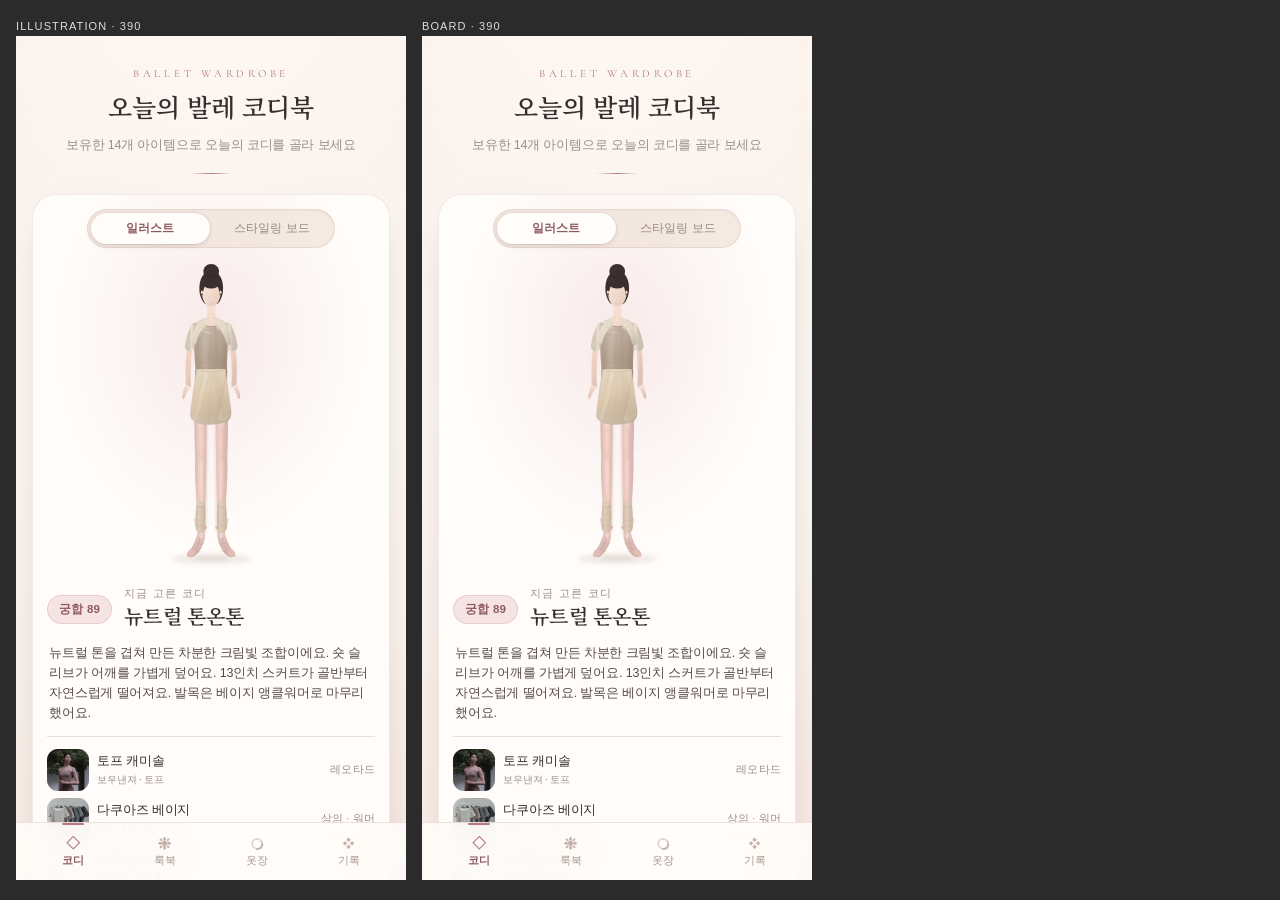
==== _viewport.html @ dfeac19d "390px 프리뷰 확인용 임시 페이지" ====
<!doctype html>
<meta charset="utf-8">
<title>390 preview</title>
<style>
  html,body{margin:0;background:#2b2b2b;font-family:sans-serif}
  .row{display:flex;gap:16px;padding:16px}
  iframe{border:0;background:#fff;display:block}
  .cap{color:#ddd;font-size:11px;letter-spacing:.1em;text-transform:uppercase;padding:4px 0}
</style>
<div class="row">
  <div><div class="cap">illustration · 390</div><iframe src="./index.html?v=a" width="390" height="844"></iframe></div>
  <div><div class="cap">board · 390</div><iframe src="./index.html?v=b&view=board" width="390" height="844"></iframe></div>
</div>
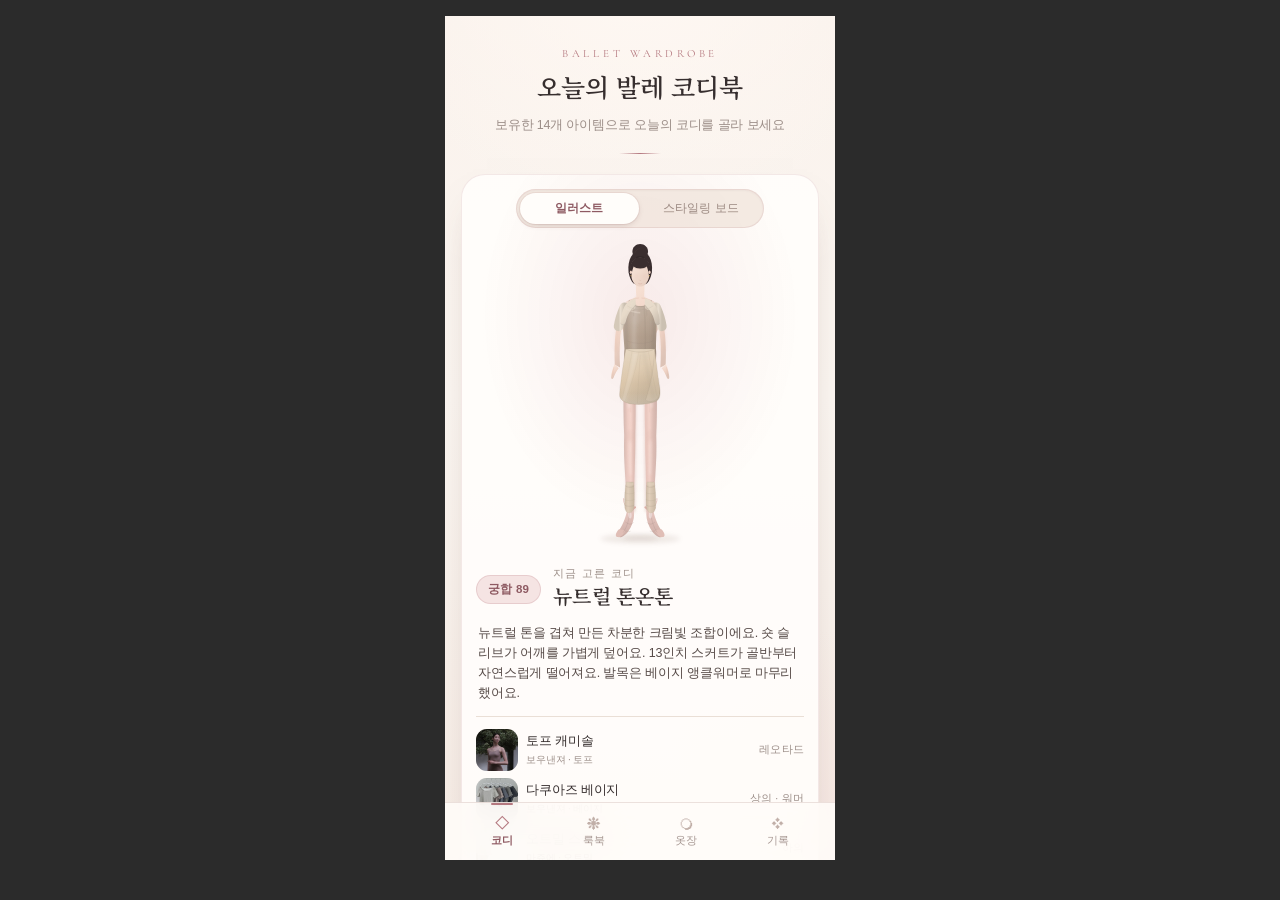
==== commit b20d6f2b: "390px 프리뷰 페이지 단일 프레임으로 정리" ====
--- a/_viewport.html
+++ b/_viewport.html
@@ -2,12 +2,8 @@
 <meta charset="utf-8">
 <title>390 preview</title>
 <style>
-  html,body{margin:0;background:#2b2b2b;font-family:sans-serif}
-  .row{display:flex;gap:16px;padding:16px}
+  html,body{margin:0;background:#2b2b2b}
+  .row{display:flex;gap:16px;padding:16px;justify-content:center}
   iframe{border:0;background:#fff;display:block}
-  .cap{color:#ddd;font-size:11px;letter-spacing:.1em;text-transform:uppercase;padding:4px 0}
 </style>
-<div class="row">
-  <div><div class="cap">illustration · 390</div><iframe src="./index.html?v=a" width="390" height="844"></iframe></div>
-  <div><div class="cap">board · 390</div><iframe src="./index.html?v=b&view=board" width="390" height="844"></iframe></div>
-</div>
+<div class="row"><iframe id="f" src="./index.html?v=m1" width="390" height="844"></iframe></div>
